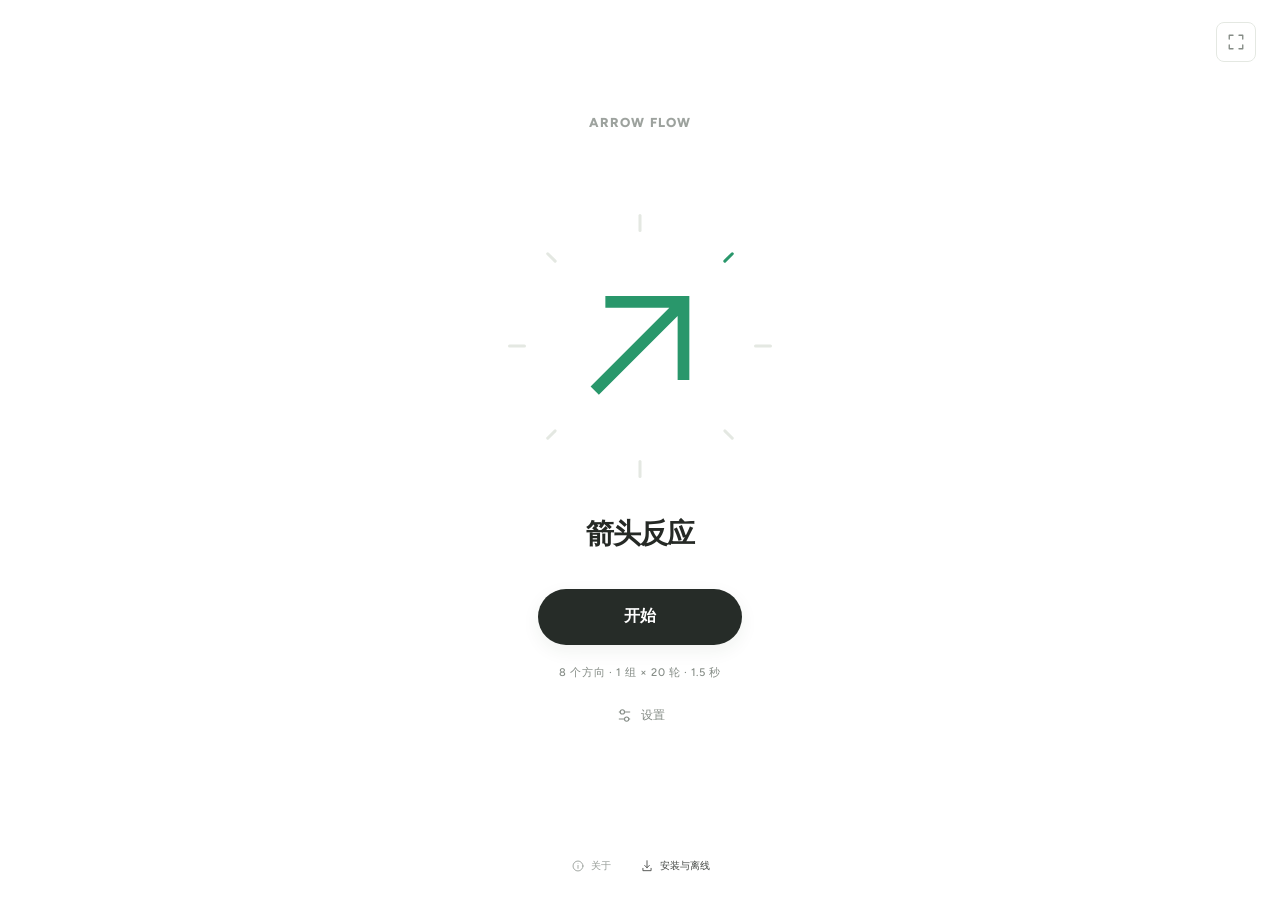
==== index.html @ a3c5fdfd "Illustrate Safari installation steps with vector icons" ====
<!doctype html>
<html lang="zh-CN">
<head>
<meta charset="utf-8">
<meta name="viewport" content="width=device-width,initial-scale=1,viewport-fit=cover">
<meta name="apple-mobile-web-app-capable" content="yes">
<meta name="theme-color" content="#ffffff">
<link rel="icon" type="image/svg+xml" href="./favicon.svg">
<link rel="apple-touch-icon" href="./apple-touch-icon.png">
<title>箭头反应 · Arrow Flow</title>
<script src="./theme.js?v=7be9e997f7da"></script>
<link rel="stylesheet" href="./styles.css?v=370c67247c06">
<link rel="manifest" href="./manifest.webmanifest">
<meta name="apple-mobile-web-app-title" content="Arrow Flow">
<link rel="stylesheet" href="./pwa.css?v=02516060b215">
</head>
<body>
<main class="home">
  <button id="home-fullscreen" class="icon-btn fullscreen-toggle home-fullscreen" type="button" aria-label="进入全屏" aria-pressed="false"><svg class="expand-icon" viewBox="0 0 24 24" fill="none" stroke="currentColor" stroke-width="1.8" stroke-linecap="round" stroke-linejoin="round" aria-hidden="true"><path d="M8 3H3v5M16 3h5v5M21 16v5h-5M8 21H3v-5"/></svg><svg class="collapse-icon hidden" viewBox="0 0 24 24" fill="none" stroke="currentColor" stroke-width="1.8" stroke-linecap="round" stroke-linejoin="round" aria-hidden="true"><path d="M3 8h5V3M16 3v5h5M21 16h-5v5M8 21v-5H3"/></svg></button>
  <div class="home-mark">ARROW FLOW</div>
  <div class="dial" aria-hidden="true">
    <svg class="dial-ticks" viewBox="0 0 180 180"><line class="tick-mark" data-deg="0" x1="90" y1="3" x2="90" y2="13" transform="rotate(0 90 90)"/><line class="tick-mark on" data-deg="45" x1="90" y1="3" x2="90" y2="10" transform="rotate(45 90 90)"/><line class="tick-mark" data-deg="90" x1="90" y1="3" x2="90" y2="13" transform="rotate(90 90 90)"/><line class="tick-mark" data-deg="135" x1="90" y1="3" x2="90" y2="10" transform="rotate(135 90 90)"/><line class="tick-mark" data-deg="180" x1="90" y1="3" x2="90" y2="13" transform="rotate(180 90 90)"/><line class="tick-mark" data-deg="225" x1="90" y1="3" x2="90" y2="10" transform="rotate(225 90 90)"/><line class="tick-mark" data-deg="270" x1="90" y1="3" x2="90" y2="13" transform="rotate(270 90 90)"/><line class="tick-mark" data-deg="315" x1="90" y1="3" x2="90" y2="10" transform="rotate(315 90 90)"/></svg>
    <svg class="home-arrow" id="home-arrow" viewBox="0 0 100 100"><path d="M50 88V13M17 46L50 13L83 46" fill="none" stroke="currentColor" stroke-width="7"/></svg>
    <span id="home-number" class="home-number hidden">3</span>
  </div>
  <h1 id="home-title">箭头反应</h1>
  <button id="start" class="start">开始</button>

  <p id="session-info" class="session-info"></p>
  <button id="open-settings" class="settings-trigger" type="button" aria-haspopup="dialog"><svg viewBox="0 0 24 24" fill="none" stroke="currentColor" stroke-width="1.5" aria-hidden="true"><path d="M4 7h16M4 17h16"/><circle cx="9" cy="7" r="3" fill="var(--bg)"/><circle cx="15" cy="17" r="3" fill="var(--bg)"/></svg>设置</button>
  <nav class="home-links" aria-label="了解与帮助"><a href="#about"><svg viewBox="0 0 24 24" fill="none" stroke="currentColor" stroke-width="1.5" stroke-linecap="round" stroke-linejoin="round" aria-hidden="true"><circle cx="12" cy="12" r="8.5"/><path d="M12 11v5"/><circle cx="12" cy="7.5" r=".7" fill="currentColor" stroke="none"/></svg><span>关于</span></a></nav>
</main>
<dialog id="settings-dialog" aria-labelledby="settings-title" class="settings-dialog"><div class="sheet-header"><div><span class="sheet-eyebrow">MAKE IT YOURS</span><h2 id="settings-title">训练设置</h2></div><button id="close-settings" class="close-settings" aria-label="关闭设置" type="button"><svg viewBox="0 0 24 24" fill="none" stroke="currentColor" stroke-width="1.6" aria-hidden="true"><path d="m6 6 12 12M18 6 6 18"/></svg></button></div><div class="sheet-scroll settings-body"><section class="setting-group"><h3><span>01</span>训练</h3><div class="setting-card"><label id="mode-label">练习模式</label><input id="training-mode" type="hidden" value="arrows"><div class="presets mode-options" role="group" aria-labelledby="mode-label"><button type="button" data-mode="arrows" aria-label="箭头模式" aria-pressed="true"><span class="mode-icon"><svg viewBox="0 0 24 24" fill="none" stroke="currentColor" stroke-width="2" stroke-linecap="round" stroke-linejoin="round" aria-hidden="true"><path d="M5 19 19 5M5 5h14v14"/></svg></span><span class="mode-title">箭头模式</span><span class="mode-description">方向与颜色</span><svg class="mode-check" viewBox="0 0 16 16" fill="none" stroke="currentColor" stroke-width="2" aria-hidden="true"><path d="m3 8 3 3 7-7"/></svg></button><button type="button" data-mode="numbers" aria-label="数字模式" aria-pressed="false"><span class="mode-icon"><svg viewBox="0 0 24 24" fill="none" stroke="currentColor" stroke-width="2" stroke-linecap="round" aria-hidden="true"><path d="M10 3 7 21M18 3l-3 18M4 9h17M3 15h17"/></svg></span><span class="mode-title">数字模式</span><span class="mode-description">数字与背景颜色</span><svg class="mode-check" viewBox="0 0 16 16" fill="none" stroke="currentColor" stroke-width="2" aria-hidden="true"><path d="m3 8 3 3 7-7"/></svg></button></div><div class="settings-block"><div class="block-heading">练习内容</div><div id="number-range" hidden><div class="two"><div><label for="number-min">最小数字</label><input id="number-min" type="number" min="0" max="999" step="1" value="1" required inputmode="numeric"></div><div><label for="number-max">最大数字</label><input id="number-max" type="number" min="0" max="999" step="1" value="5" required inputmode="numeric"></div></div><p id="number-help" class="field-help">范围内的整数随机出现，背景颜色独立随机。</p></div><div class="two"><div id="dirs-field">      <label for="dirs">箭头方向</label>
      <select id="dirs">
        <option value="8">八方向（含斜向）</option>
        <option value="4">四方向（上下左右）</option>
        <option value="2">两方向（左右）</option>
      </select></div>

        <div><label for="rounds-choice">每组轮数</label>
          <input id="rounds" type="hidden" value="20"><select id="rounds-choice" aria-controls="custom-rounds"><option value="10">10 轮</option><option value="20" selected>20 轮</option><option value="30">30 轮</option><option value="50">50 轮</option><option value="100">100 轮</option><option value="0">无限循环</option><option value="custom">自定义…</option></select><div id="custom-rounds" hidden style="margin-top:12px"><label for="rounds-custom" style="margin-top:0">自定义轮数</label><input id="rounds-custom" type="number" min="1" step="1" value="20" inputmode="numeric"></div>
        </div>
</div><div class="two"><div><label for="sets-choice">组数</label><input id="sets" type="hidden" value="1"><select id="sets-choice" aria-controls="sets-custom-wrap"><option value="1" selected>1 组</option><option value="2">2 组</option><option value="3">3 组</option><option value="4">4 组</option><option value="5">5 组</option><option value="6">6 组</option><option value="8">8 组</option><option value="10">10 组</option><option value="custom">自定义…</option></select><div id="sets-custom-wrap" hidden style="margin-top:12px"><label for="sets-custom" style="margin-top:0">自定义组数</label><input id="sets-custom" type="number" min="1" max="99" step="1" value="1" inputmode="numeric"></div></div><div><label for="set-rest-choice">组间休息 / 秒</label><input id="set-rest" type="hidden" value="30"><select id="set-rest-choice" aria-controls="set-rest-custom-wrap"><option value="0">不休息</option><option value="10">10 秒</option><option value="15">15 秒</option><option value="20">20 秒</option><option value="30" selected>30 秒</option><option value="45">45 秒</option><option value="60">60 秒</option><option value="90">90 秒</option><option value="120">120 秒</option><option value="180">180 秒</option><option value="custom">自定义…</option></select><div id="set-rest-custom-wrap" hidden style="margin-top:12px"><label for="set-rest-custom" style="margin-top:0">自定义休息 / 秒</label><input id="set-rest-custom" type="number" min="0" max="600" step="1" value="30" inputmode="numeric"></div></div></div><p id="sets-help" class="field-help">每组完成后休息，倒计时结束自动继续。</p>      </div><div class="settings-block"><div class="block-heading">节奏与间隔</div><label id="interval-label">间隔模式</label><input id="interval-mode" type="hidden" value="fixed"><div class="presets interval-toggle" role="group" aria-labelledby="interval-label" aria-describedby="interval-help"><button type="button" data-interval="fixed" aria-pressed="true">固定间隔</button><button type="button" data-interval="random" aria-pressed="false">随机间隔</button></div><label id="presets-label">节奏预设</label>
      <div class="presets" role="group" aria-labelledby="presets-label">
        <button type="button" data-speed="2.5,1" data-random-speed="2.5,1,3" aria-pressed="false">舒缓</button>
        <button type="button" data-speed="1.5,0.5" data-random-speed="1.5,0.5,1.5" aria-pressed="false">标准</button>
        <button type="button" data-speed="0.7,0.3" data-random-speed="0.7,0.2,0.6" aria-pressed="false">快速</button>
      </div>

      <label for="duration" id="duration-label">显示 / 秒</label><input id="duration" type="number" min="0.3" max="10" step="0.1" value="1.5">
      <div class="interval-settings"><p id="interval-help" class="field-help">当前提示消失后，到下一个提示出现前的等待时间。</p><div id="fixed-interval"><label for="gap">等待时间 / 秒</label><input id="gap" type="number" min="0" max="10" step="0.1" value="0.5"></div><div id="random-interval" hidden><div class="two"><div><label for="gap-min">最短等待 / 秒</label><input id="gap-min" type="number" min="0" max="10" step="0.1" value="0.5"></div><div><label for="gap-max">最长等待 / 秒</label><input id="gap-max" type="number" min="0" max="10" step="0.1" value="1.5"></div></div><p class="field-help">每次在范围内重新随机，不按固定节奏出现。</p></div></div>

</div></div></section><section class="setting-group"><h3><span>02</span>外观</h3><div class="setting-card">      <label for="language">语言 / Language</label><select id="language"><option value="zh">简体中文</option><option value="en">English</option></select><label for="theme">外观</label>
      <select id="theme">
        <option value="system">跟随系统</option>
        <option value="light">浅色</option>
        <option value="dark">深色</option>
      </select>
        <div id="color-field"><label for="color">箭头颜色</label>
          <select id="color"><option value="random">随机彩色</option><option value="green">固定绿色</option><option value="black">固定黑色</option><option value="custom">自定义单色</option></select><div id="custom-arrow-color" hidden><label for="arrow-color">自定义箭头颜色</label><input id="arrow-color" type="color" value="#20ac78" aria-label="自定义箭头颜色"></div>
        </div>
<div id="number-color-settings" hidden><label id="palette-label">数字背景颜色</label><input id="arrow-colors" type="hidden" value='["#20ac78","#823ac7","#257bdd","#e2812b","#dc4168"]'><input id="number-colors" type="hidden" value='["#d83842","#16816b","#f3cf46","#245fbd"]'><div id="number-palette" class="number-palette" role="group" aria-labelledby="palette-label"></div><div class="palette-actions"><button id="add-number-color" type="button">添加颜色</button><button id="reset-number-colors" type="button">恢复默认</button></div><p id="palette-help" class="field-help">点色块更换颜色，背景与数字独立随机。</p></div></div></section><section class="setting-group"><h3><span>03</span>声音</h3><div class="setting-card">      <section id="sound-settings" class="sound" aria-label="声音设置">
        <div class="sound-head">
          <span class="sound-title">提示音</span>
          <button id="sound" class="switch" type="button" role="switch" aria-label="提示音" aria-checked="false" value="off"><span></span></button>
        </div>
        <div id="sound-panel" hidden>
          <label for="sound-type" style="margin-top:0">声音类型</label>
          <select id="sound-type">
            <option value="beep">标准短音</option>
            <option value="timer">计时器哔声</option>
            <option value="go">起跑高音</option>
            <option value="bell">拳击铃</option>
            <option value="bell2">拳击铃 · 双响</option>
            <option value="buzzer">篮球蜂鸣</option>
          </select>
          <div class="volume-head"><label for="volume">提示音量</label><output id="volume-value" for="volume">40%</output></div>
          <input id="volume" type="range" min="0" max="100" value="40" aria-describedby="volume-help">
          <div class="sound-foot"><span id="volume-help">同时受设备音量控制</span><button type="button" id="preview">试听</button></div>
        </div>
      </section></div></section></div><div class="sheet-footer"><span>按你的节奏来。</span><button id="done-settings" class="start" type="button">完成</button></div></dialog>


<section id="stage" class="stage" aria-label="反应练习">
  <button id="stage-fullscreen" class="icon-btn fullscreen-toggle stage-fullscreen" type="button" aria-label="进入全屏" aria-pressed="false"><svg class="expand-icon" viewBox="0 0 24 24" fill="none" stroke="currentColor" stroke-width="1.8" stroke-linecap="round" stroke-linejoin="round" aria-hidden="true"><path d="M8 3H3v5M16 3h5v5M21 16v5h-5M8 21H3v-5"/></svg><svg class="collapse-icon hidden" viewBox="0 0 24 24" fill="none" stroke="currentColor" stroke-width="1.8" stroke-linecap="round" stroke-linejoin="round" aria-hidden="true"><path d="M3 8h5V3M16 3v5h5M21 16h-5v5M8 21v-5H3"/></svg></button>
  <div class="top">
    <span class="phase" id="phase">准备开始</span>
    <span class="counter" id="counter" aria-live="off">0 / 20</span>
    <div class="top-right">
      <button id="mute" class="icon-btn" type="button" aria-label="开启声音">
        <svg id="icon-on" viewBox="0 0 24 24" fill="none" stroke="currentColor" stroke-width="2" stroke-linejoin="round" stroke-linecap="round"><path d="M4 9h4l5-4v14l-5-4H4z"/><path d="M16.5 8.5a5 5 0 0 1 0 7M19 6a8.5 8.5 0 0 1 0 12"/></svg>
        <svg id="icon-off" class="hidden" viewBox="0 0 24 24" fill="none" stroke="currentColor" stroke-width="2" stroke-linejoin="round" stroke-linecap="round"><path d="M4 9h4l5-4v14l-5-4H4z"/><path d="M17 9.5l5 5M22 9.5l-5 5"/></svg>
      </button>
    </div>
  </div>

  <div id="number-cue" class="number-cue-text hidden" role="img" aria-label="数字"></div>
  <svg id="arrow" class="hidden" viewBox="0 0 100 100" role="img" aria-label="方向箭头"><path d="M50 88V13M17 46L50 13L83 46" fill="none" stroke="currentColor" stroke-width="10"/></svg>
  <div id="countdown" class="countdown"><span id="count-num">3</span></div>

  <div id="rest" class="rest hidden" role="timer" aria-label="组间休息倒计时" aria-live="off"><div class="rest-dial"><svg class="rest-ring" viewBox="0 0 200 200" aria-hidden="true"><circle class="rest-track" cx="100" cy="100" r="96"/><circle id="rest-ring-fill" class="rest-fill" cx="100" cy="100" r="96" pathLength="1"/></svg><div class="rest-inner"><span class="rest-label">组间休息</span><span id="rest-time" class="rest-time">0:30</span></div></div><span id="rest-next" class="rest-next"></span></div>
  <div id="result" class="result hidden" role="status" aria-live="polite">
    <svg class="done-mark" viewBox="0 0 64 64" aria-hidden="true"><circle cx="32" cy="32" r="29"/><path d="M20 33l8 8 16-17"/></svg>
    <h2>Complete</h2>
    <button id="again" class="start">再练一次</button>
    <button id="back" class="ghost">调整设置</button>
  </div>

  <div class="controls" id="controls">
    <button id="pause" class="round-btn" aria-label="暂停">
      <svg id="icon-pause" viewBox="0 0 24 24" fill="currentColor"><rect x="6" y="5" width="4" height="14" rx="1"/><rect x="14" y="5" width="4" height="14" rx="1"/></svg>
      <svg id="icon-play" class="hidden" viewBox="0 0 24 24" fill="currentColor"><path d="M8 5.5v13a1 1 0 0 0 1.5.86l10.5-6.5a1 1 0 0 0 0-1.72L9.5 4.64A1 1 0 0 0 8 5.5z"/></svg>
    </button>
    <button id="exit" class="round-btn" aria-label="结束练习">
      <svg viewBox="0 0 24 24" fill="currentColor"><rect x="6" y="6" width="12" height="12" rx="1.5"/></svg>
    </button>
  </div>
  <div class="progress" id="progress"></div>
</section>

<dialog id="info-dialog" class="info-dialog" aria-labelledby="info-title"><header class="info-header"><div><span class="sheet-eyebrow">ARROW FLOW / FIELD NOTES</span><h2 id="info-title">玩法说明</h2></div><button id="close-info" class="close-settings" type="button" aria-label="返回训练"><svg viewBox="0 0 24 24" fill="none" stroke="currentColor" stroke-width="1.6" aria-hidden="true"><path d="m6 6 12 12M18 6 6 18"/></svg></button></header><div class="info-toolbar"><div class="info-tabs" role="tablist" aria-label="了解与帮助"><button id="tab-guide" type="button" role="tab" data-info-page="guide" aria-controls="info-body" aria-selected="true">玩法说明</button><button id="tab-about" type="button" role="tab" data-info-page="about" aria-controls="info-body" aria-selected="false" tabindex="-1">关于与研究</button></div><label class="visually-hidden" for="info-language">语言 / Language</label><select id="info-language"><option value="zh">中文</option><option value="en">English</option></select></div><div id="info-body" class="info-body" role="tabpanel" aria-labelledby="tab-guide" tabindex="0"></div><footer class="info-footer"><button id="info-back" type="button" class="start">返回训练</button></footer></dialog>
<div id="fullscreen-notice" class="fullscreen-notice" role="status" hidden></div>
<script src="./i18n.js?v=364ea12c7475"></script>
<script src="./app.js?v=69d6b9cb17af"></script>
<script src="./info.js?v=76d75372aa2f"></script>
<script src="./pwa.js?v=82c3d225eff5" defer></script>
</body>
</html>
---- styles.css ----
/* Embedded Figtree font license
Copyright 2022 The Figtree Project Authors (https://github.com/erikdkennedy/figtree)

This Font Software is licensed under the SIL Open Font License, Version 1.1.
This license is copied below, and is also available with a FAQ at:
http://scripts.sil.org/OFL


-----------------------------------------------------------
SIL OPEN FONT LICENSE Version 1.1 - 26 February 2007
-----------------------------------------------------------

PREAMBLE
The goals of the Open Font License (OFL) are to stimulate worldwide
development of collaborative font projects, to support the font creation
efforts of academic and linguistic communities, and to provide a free and
open framework in which fonts may be shared and improved in partnership
with others.

The OFL allows the licensed fonts to be used, studied, modified and
redistributed freely as long as they are not sold by themselves. The
fonts, including any derivative works, can be bundled, embedded, 
redistributed and/or sold with any software provided that any reserved
names are not used by derivative works. The fonts and derivatives,
however, cannot be released under any other type of license. The
requirement for fonts to remain under this license does not apply
to any document created using the fonts or their derivatives.

DEFINITIONS
"Font Software" refers to the set of files released by the Copyright
Holder(s) under this license and clearly marked as such. This may
include source files, build scripts and documentation.

"Reserved Font Name" refers to any names specified as such after the
copyright statement(s).

"Original Version" refers to the collection of Font Software components as
distributed by the Copyright Holder(s).

"Modified Version" refers to any derivative made by adding to, deleting,
or substituting -- in part or in whole -- any of the components of the
Original Version, by changing formats or by porting the Font Software to a
new environment.

"Author" refers to any designer, engineer, programmer, technical
writer or other person who contributed to the Font Software.

PERMISSION & CONDITIONS
Permission is hereby granted, free of charge, to any person obtaining
a copy of the Font Software, to use, study, copy, merge, embed, modify,
redistribute, and sell modified and unmodified copies of the Font
Software, subject to the following conditions:

1) Neither the Font Software nor any of its individual components,
in Original or Modified Versions, may be sold by itself.

2) Original or Modified Versions of the Font Software may be bundled,
redistributed and/or sold with any software, provided that each copy
contains the above copyright notice and this license. These can be
included either as stand-alone text files, human-readable headers or
in the appropriate machine-readable metadata fields within text or
binary files as long as those fields can be easily viewed by the user.

3) No Modified Version of the Font Software may use the Reserved Font
Name(s) unless explicit written permission is granted by the corresponding
Copyright Holder. This restriction only applies to the primary font name as
presented to the users.

4) The name(s) of the Copyright Holder(s) or the Author(s) of the Font
Software shall not be used to promote, endorse or advertise any
Modified Version, except to acknowledge the contribution(s) of the
Copyright Holder(s) and the Author(s) or with their explicit written
permission.

5) The Font Software, modified or unmodified, in part or in whole,
must be distributed entirely under this license, and must not be
distributed under any other license. The requirement for fonts to
remain under this license does not apply to any document created
using the Font Software.

TERMINATION
This license becomes null and void if any of the above conditions are
not met.

DISCLAIMER
THE FONT SOFTWARE IS PROVIDED "AS IS", WITHOUT WARRANTY OF ANY KIND,
EXPRESS OR IMPLIED, INCLUDING BUT NOT LIMITED TO ANY WARRANTIES OF
MERCHANTABILITY, FITNESS FOR A PARTICULAR PURPOSE AND NONINFRINGEMENT
OF COPYRIGHT, PATENT, TRADEMARK, OR OTHER RIGHT. IN NO EVENT SHALL THE
COPYRIGHT HOLDER BE LIABLE FOR ANY CLAIM, DAMAGES OR OTHER LIABILITY,
INCLUDING ANY GENERAL, SPECIAL, INDIRECT, INCIDENTAL, OR CONSEQUENTIAL
DAMAGES, WHETHER IN AN ACTION OF CONTRACT, TORT OR OTHERWISE, ARISING
FROM, OUT OF THE USE OR INABILITY TO USE THE FONT SOFTWARE OR FROM
OTHER DEALINGS IN THE FONT SOFTWARE.

*/
@font-face{font-family:Figtree;font-style:normal;font-weight:300 900;font-display:swap;src:url([data-uri]) format("woff2")}
:root{
  color-scheme:light;
  --rest-bg:#000;--bg:#fff;--text:#252925;--muted:#858c86;--line:#e4e8e2;--soft:#edf0eb;
  --field:#fff;--accent:#29976b;--btn:#262c28;--btn-hover:#424b44;--btn-text:#fff;
  --switch-off:#dfe4df;--countdown:#245b42;--progress:#dceade;--focus:#66a686;
  --font-ui:Figtree,-apple-system,BlinkMacSystemFont,"Segoe UI","PingFang SC","Microsoft YaHei",sans-serif;--num:Figtree,-apple-system,BlinkMacSystemFont,"Segoe UI",sans-serif;
  --snap:cubic-bezier(.34,1.56,.64,1);--out:cubic-bezier(.22,1,.36,1);
}
@media (prefers-color-scheme:dark){
  :root:not([data-theme="light"]){
    color-scheme:dark;
    --rest-bg:#000;--bg:#141815;--text:#e3e8e4;--muted:#8c958e;--line:#2e3530;--soft:#222824;
    --field:#1a1f1b;--accent:#3fb683;--btn:#e3e8e4;--btn-hover:#c7cec9;--btn-text:#141815;
    --switch-off:#3a423c;--countdown:#6fcf9f;--progress:#2c4a3a;--focus:#4fae82;
  }
}
:root[data-theme="dark"]{
  color-scheme:dark;
  --rest-bg:#000;--bg:#141815;--text:#e3e8e4;--muted:#8c958e;--line:#2e3530;--soft:#222824;
  --field:#1a1f1b;--accent:#3fb683;--btn:#e3e8e4;--btn-hover:#c7cec9;--btn-text:#141815;
  --switch-off:#3a423c;--countdown:#6fcf9f;--progress:#2c4a3a;--focus:#4fae82;
}
*{box-sizing:border-box}
html,body{touch-action:manipulation;-webkit-text-size-adjust:100%;margin:0;background:var(--bg);color:var(--text);font-family:var(--font-ui);-webkit-font-smoothing:antialiased}
button,select,input{font:inherit;color:inherit}
button{cursor:pointer;touch-action:manipulation}
:focus-visible{outline:2px solid var(--focus);outline-offset:3px}
svg{display:block}
.hidden{display:none!important}

/* Home */
.home{min-height:100svh;max-width:420px;margin:auto;padding:60px 28px 40px;display:flex;flex-direction:column;align-items:center}
.home-mark{font-size:10px;letter-spacing:.22em;color:var(--muted)}
.dial{position:relative;width:180px;height:180px;margin:clamp(52px,13vh,130px) 0 30px}
.dial-ticks{position:absolute;inset:0;width:100%;height:100%}
.tick-mark{stroke:var(--line);stroke-width:3;stroke-linecap:round;transition:stroke .3s}
.tick-mark.on{stroke:var(--accent)}.home.number-home .tick-mark.on{stroke:var(--line)}
.home-arrow{position:absolute;left:19%;top:19%;width:62%;height:62%;color:var(--accent);transform:rotate(45deg);transition:transform .6s var(--snap)}
.home h1{font-size:18px;font-weight:400;letter-spacing:.13em;margin:0 0 44px}
.start{min-width:168px;height:50px;border:0;border-radius:25px;padding:0 28px;font-size:15px;letter-spacing:.08em;background:var(--btn);color:var(--btn-text);transition:transform .15s var(--out),background .2s}
.start:hover{background:var(--btn-hover)}
.start:active{transform:scale(.96)}

.home-number{position:absolute;inset:0;display:grid;place-items:center;font-family:var(--num);font-size:clamp(100px,22vmin,160px);line-height:1;color:var(--accent);font-weight:500}.number-cue-text{font-family:var(--num);font-size:clamp(160px,48vmin,600px);font-weight:600;line-height:1;font-variant-numeric:tabular-nums}.stage.number-mode{transition:none}.stage.number-cue{color:#fff;background:var(--number-bg);--text:#fff;--muted:#ffffffd9;--line:#ffffff50;--soft:#ffffff20;--accent:#fff;--bg:transparent}
.stage.number-cue.number-light-bg{color:#252925;--text:#252925;--muted:#252925c9;--line:#25292540;--soft:#25292518;--accent:#252925}.number-palette{display:grid;grid-template-columns:repeat(2,minmax(0,1fr));gap:10px}.palette-item{display:flex;align-items:center;gap:6px;padding:7px;background:var(--field);border-radius:12px}.palette-item input[type=color]{min-width:0;flex:1;width:100%;height:38px;padding:0;border:0;background:transparent;cursor:pointer}.palette-item input[type=color]::-webkit-color-swatch-wrapper{padding:0}.palette-item input[type=color]::-webkit-color-swatch{border:0;border-radius:7px}.palette-item button{border:0;background:transparent;color:var(--muted);font-size:22px;width:27px;height:34px;padding:0}.palette-item button:disabled{opacity:.25;cursor:default}.palette-actions{display:flex;gap:14px;margin-top:14px}.palette-actions button{background:transparent;color:var(--muted);border:0;padding:6px 0;font-size:12px}.palette-actions button:disabled{opacity:.4;cursor:default}
/* Settings */
.settings{width:100%;margin-top:21px}
.settings summary{list-style:none;text-align:center;cursor:pointer;font-size:12px;color:var(--muted);padding:12px;min-height:44px}
.settings summary::-webkit-details-marker{display:none}
.settings summary::after{content:' +';margin-left:4px}
.settings[open] summary::after{content:' −'}
.settings-body{padding:7px 0 20px;border-top:1px solid var(--soft);margin-top:12px}
.settings[open] .settings-body{animation:reveal .4s var(--out)}
@keyframes reveal{from{opacity:0;transform:translateY(-8px)}}
label{display:block;font-size:12px;color:var(--muted);margin:20px 0 9px}
select,input[type=number]{width:100%;height:44px;padding:0 12px;border:1px solid var(--line);border-radius:8px;background-color:var(--field);transition:border-color .2s}
select{appearance:none;-webkit-appearance:none;padding-right:34px;background-image:url("data:image/svg+xml,%3Csvg xmlns='http://www.w3.org/2000/svg' viewBox='0 0 12 8'%3E%3Cpath d='M1 1.5l5 5 5-5' fill='none' stroke='%238a938c' stroke-width='1.6' stroke-linecap='round' stroke-linejoin='round'/%3E%3C/svg%3E");background-repeat:no-repeat;background-position:right 13px center;background-size:11px}
select:hover,input[type=number]:hover{border-color:var(--muted)}
.two{display:grid;grid-template-columns:1fr 1fr;gap:12px}
.presets{display:flex;gap:7px}
.presets button{flex:1;min-height:40px;padding:8px 4px;font-size:12px;border:1px solid var(--line);border-radius:6px;background:transparent;color:var(--muted)}
.presets button:hover{border-color:var(--muted)}
.presets button[aria-pressed="true"]{border-color:var(--accent);color:var(--accent);background:var(--soft)}

/* Sound settings */
.sound{margin-top:24px;padding-top:20px;border-top:1px solid var(--soft)}
.sound-head{display:flex;align-items:center;justify-content:space-between;gap:16px}
.sound-title{font-size:13px}
.switch{flex-shrink:0;width:44px;height:26px;padding:3px;border:0;border-radius:20px;background:var(--switch-off);transition:background .18s}
.switch span{display:block;width:20px;height:20px;border-radius:50%;background:#fff;box-shadow:0 1px 3px #0003;transition:transform .18s}
.switch[aria-checked="true"]{background:var(--accent)}
.switch[aria-checked="true"] span{transform:translateX(18px)}
#sound-panel{margin-top:23px}
#sound-panel[hidden]{display:none}
#sound-type{margin-bottom:22px}
.volume-head{display:flex;justify-content:space-between;align-items:center}
.volume-head label{margin:0}
#volume-value{font-size:12px;color:var(--muted);font-variant-numeric:tabular-nums}
#volume{display:block;width:100%;height:5px;margin:18px 0 20px;border-radius:6px;appearance:none;-webkit-appearance:none;cursor:pointer;touch-action:pan-y}
#volume::-webkit-slider-thumb{appearance:none;-webkit-appearance:none;width:20px;height:20px;border-radius:50%;background:#fff;border:1px solid var(--line);box-shadow:0 1px 4px #0003}
#volume::-moz-range-thumb{width:18px;height:18px;border-radius:50%;background:#fff;border:1px solid var(--line);box-shadow:0 1px 4px #0003}
#preview{min-height:36px;padding:8px 14px;font-size:12px;border:1px solid var(--line);border-radius:6px;background:transparent;color:var(--accent)}
#preview:disabled{color:var(--muted);opacity:.6;cursor:default}
.sound-foot{display:flex;align-items:center;justify-content:space-between;gap:12px;font-size:10px;color:var(--muted)}

/* Stage */
.stage{display:none;position:fixed;inset:0;z-index:10;background:var(--bg);align-items:center;justify-content:center;transition:background-color .45s ease}
.stage.resting{background:var(--rest-bg);color:#fff;--text:#fff;--muted:#ffffffb3;--line:#ffffff29;--soft:#ffffff14;--accent:#fff;--bg:#000}
.stage.active{display:flex;animation:fade .3s var(--out)}
@keyframes fade{from{opacity:0}}
.stage.paused #arrow,.stage.paused #number-cue,.stage.paused .countdown{opacity:.15;transition:opacity .25s}
.stage.paused *{animation-play-state:paused!important}
#arrow{width:clamp(165px,36vmin,480px);height:clamp(165px,36vmin,480px)}
.top{position:absolute;top:max(22px,env(safe-area-inset-top));left:24px;right:24px;display:flex;justify-content:space-between;align-items:center}
.phase{max-width:34%;line-height:1.6;font-size:12px;letter-spacing:.05em;color:var(--muted)}
.top-right{display:flex;gap:8px;align-items:center}
.counter{position:absolute;left:50%;transform:translateX(-50%);font-family:var(--num);font-size:22px;font-weight:500;letter-spacing:.02em;font-variant-numeric:tabular-nums;white-space:nowrap}
.icon-btn{display:grid;place-items:center;width:40px;height:40px;padding:0;border:1px solid var(--line);border-radius:8px;background:transparent;color:var(--muted);transition:transform .15s var(--out),color .2s}
.icon-btn:active,.round-btn:active{transform:scale(.9)}
.icon-btn svg{width:18px;height:18px}
.controls{position:absolute;bottom:max(24px,env(safe-area-inset-bottom));left:0;right:0;display:flex;justify-content:center;gap:20px}
.round-btn{display:grid;place-items:center;width:52px;height:52px;padding:0;border:1px solid var(--line);border-radius:50%;background:var(--bg);color:var(--muted);transition:transform .15s var(--out),color .2s}
.round-btn:hover,.icon-btn:hover{color:var(--text)}
.round-btn svg{width:18px;height:18px}
.rest{display:flex;flex-direction:column;align-items:center;gap:30px;animation:controls-in .35s var(--out)}.rest-dial{position:relative;display:grid;place-items:center;width:clamp(230px,48vmin,340px);aspect-ratio:1}.rest-ring{position:absolute;inset:0;width:100%;height:100%;overflow:visible;transform:rotate(-90deg)}.rest-ring circle{fill:none;stroke-width:5}.rest-track{stroke:var(--line)}.rest-fill{stroke:var(--accent);stroke-linecap:round;stroke-dasharray:1;stroke-dashoffset:0}.rest-inner{display:flex;flex-direction:column;align-items:center;gap:14px}.rest-label{font-size:12px;letter-spacing:.12em;color:var(--muted)}.rest-time{font-family:var(--num);font-size:clamp(62px,13vmin,92px);font-weight:400;line-height:1.05;letter-spacing:-.055em;font-variant-numeric:tabular-nums}.rest-next{font-size:13px;letter-spacing:.06em;color:var(--text)}.stage.paused .rest-fill{stroke:var(--muted)}@media(max-height:500px){.rest{gap:14px}.rest-dial{width:clamp(160px,52vmin,230px)}.rest-time{font-size:54px}.rest-inner{gap:8px}}.countdown{position:relative;display:grid;place-items:center;width:clamp(160px,34vmin,240px);height:clamp(160px,34vmin,240px)}
.countdown svg{position:absolute;inset:0;width:100%;height:100%;transform:rotate(-90deg)}
.ring-track,.ring-fill{fill:none;stroke-width:3}
.ring-track{stroke:var(--soft)}
.ring-fill{stroke:var(--accent);stroke-linecap:round;stroke-dasharray:339.3;stroke-dashoffset:0}
.countdown.tick .ring-fill{animation:drain 1s linear forwards}
@keyframes drain{to{stroke-dashoffset:339.3}}
#count-num{font-family:var(--num);font-size:clamp(72px,16vmin,112px);font-weight:300;line-height:1;color:var(--countdown);font-variant-numeric:tabular-nums}
.countdown.tick #count-num{animation:pop .5s var(--out)}
@keyframes pop{from{opacity:0;transform:scale(1.4)}}
.result{text-align:center;padding:30px}
.done-mark{display:block;width:64px;height:64px;margin:0 auto 6px;color:var(--accent)}
.done-mark circle,.done-mark path{fill:none;stroke:currentColor;stroke-width:3;stroke-linecap:round;stroke-linejoin:round}
.done-mark circle{stroke-dasharray:182.3;animation:draw .7s var(--out) both}
.done-mark path{stroke-dasharray:40;animation:draw .45s var(--out) .45s both}
@keyframes draw{from{stroke-dashoffset:var(--len,182.3)}}
.done-mark path{--len:40}
.result>*{animation:rise .6s var(--out) both}
.result>:nth-child(2){animation-delay:.25s}.result>:nth-child(3){animation-delay:.35s}.result>:nth-child(4){animation-delay:.45s}.result>:nth-child(5){animation-delay:.5s}
@keyframes rise{from{opacity:0;transform:translateY(10px)}}
.result .done-mark{animation:none}
.result h2{font-size:32px;margin:15px 0}
.result p{color:var(--muted);line-height:1.7}
.result .start{width:100%;margin-top:18px}
.result{width:min(340px,100%)}
.result .ghost{width:100%;margin-top:12px;height:46px;border:1px solid var(--line);border-radius:23px;background:transparent;color:var(--muted)}
.progress{position:absolute;bottom:0;left:0;height:4px;border-radius:0 2px 2px 0;background:var(--accent);opacity:.5;transition:width .35s var(--out)}

@media (max-height:600px){.home{padding-top:25px}.dial{width:130px;height:130px;margin:30px 0 20px}.home h1{margin-bottom:24px}}
@media (max-height:500px){#arrow{width:48vmin;height:48vmin}.controls{bottom:12px}.top{top:12px}}
@media (prefers-reduced-motion:reduce){*,*::before,*::after{animation:none!important;transition:none!important}}

/* Larger opening screen; quiet completion view. */
.home{max-width:460px;padding-top:48px}.home-mark{font-size:11px;letter-spacing:.24em}.dial{width:clamp(210px,29vmin,260px);height:clamp(210px,29vmin,260px);margin:clamp(44px,10vh,96px) 0 34px}.home h1{font-size:24px;letter-spacing:.12em;margin-bottom:36px}.home>.start{min-width:200px;height:56px;font-size:16px;border-radius:28px}
.stage.finished .top,.stage.finished .progress{display:none}.result{width:min(360px,100%);padding:32px}.result .done-mark{width:84px;height:84px;margin:0 auto 32px}.done-mark circle{fill:var(--soft);stroke:var(--accent);stroke-width:1.5}.done-mark path{stroke-width:2.8}.result h2{font-size:clamp(36px,7vmin,48px);font-weight:450;letter-spacing:-.045em;line-height:1.15;margin:0 0 44px}.result .start{height:52px;margin:0;border-radius:26px;font-size:14px;letter-spacing:.02em}.result .ghost{border:0;background:transparent;height:44px;margin-top:12px;font-size:13px;letter-spacing:.02em}.result .ghost:hover{color:var(--text)}
@media(max-height:650px){.home{padding-top:28px}.dial{width:190px;height:190px;margin:30px 0 24px}.home h1{font-size:22px;margin-bottom:28px}}@media(max-height:430px){.dial{width:150px;height:150px;margin:12px 0 16px}.home h1{margin-bottom:18px}.result .done-mark{width:60px;height:60px;margin-bottom:18px}.result h2{margin-bottom:26px}}

/* Quiet surfaces, focused settings sheet */
.home{min-height:100svh;max-width:480px;justify-content:center;padding:40px 28px 48px}.home-mark{font-size:10px;letter-spacing:.32em;opacity:.8}.dial{width:clamp(220px,30vmin,280px);height:clamp(220px,30vmin,280px);margin:clamp(44px,9vh,86px) 0 34px}.tick-mark{stroke-width:2}.home h1{font-size:25px;letter-spacing:.1em;margin-bottom:36px}.home>.start{min-width:204px;box-shadow:0 6px 18px #193a2510}.session-info{font-size:11px;color:var(--muted);letter-spacing:.05em;margin:20px 0 14px}.settings-trigger{display:flex;align-items:center;gap:8px;min-height:44px;padding:8px 17px;border:0;border-radius:22px;background:transparent;color:var(--muted);font-size:12px;transition:background .2s,color .2s,transform .2s}.settings-trigger svg{width:17px;height:17px}.settings-trigger:hover{color:var(--text);background:var(--soft)}.settings-trigger:active{transform:scale(.96)}
body:has(.settings-dialog[open]){overflow:hidden}.settings-dialog{--sheet-bg:var(--bg);width:min(480px,calc(100% - 40px));max-height:min(86svh,880px);padding:0;border:1px solid var(--line);border-radius:26px;background:var(--sheet-bg);color:var(--text);box-shadow:0 30px 110px #0002;overflow:hidden;overscroll-behavior:contain}.settings-dialog[open]{display:flex;flex-direction:column;animation:sheet-in .32s var(--out) both}.settings-dialog::backdrop{background:#101a1460;backdrop-filter:blur(7px);animation:backdrop-in .25s both}.settings-dialog.is-closing{animation:sheet-out .18s ease-in both}.settings-dialog.is-closing::backdrop{animation:backdrop-out .18s both}.sheet-header{display:flex;align-items:center;justify-content:space-between;padding:28px 28px 23px;border-bottom:1px solid var(--soft);flex-shrink:0}.sheet-eyebrow{font-size:9px;letter-spacing:.21em;color:var(--muted)}.sheet-header h2{font-size:23px;font-weight:500;letter-spacing:-.03em;margin:8px 0 0}.close-settings{display:grid;place-items:center;width:36px;height:36px;border:0;border-radius:50%;background:var(--soft);color:var(--muted);transition:transform .2s,color .2s}.close-settings:hover{color:var(--text);transform:rotate(90deg)}.close-settings svg{width:17px;height:17px}.sheet-scroll.settings-body{padding:24px;overflow:auto;margin:0;border:0;overscroll-behavior:contain;scrollbar-width:thin;scrollbar-color:var(--line) transparent}.setting-group{margin:0 0 24px}.setting-group:last-child{margin-bottom:0}.setting-group h3{display:flex;align-items:center;gap:9px;font-size:12px;font-weight:500;margin:0 4px 12px}.setting-group h3 span{font-size:10px;color:var(--muted);font-variant-numeric:tabular-nums}.setting-card{background:var(--soft);border:1px solid var(--soft);padding:18px;border-radius:17px}.interval-settings{margin-top:20px;padding-top:2px;border-top:1px solid var(--line)}#random-interval:not([hidden]),#fixed-interval:not([hidden]){animation:controls-in .22s var(--out)}.field-help{display:block;margin-top:7px;font-size:10px;line-height:1.4;color:var(--muted)}.setting-card label{font-size:11px;margin:18px 0 8px}.setting-card>label:first-child{margin-top:0}.setting-card>div>label:first-child{margin-top:18px}.setting-card>.two:first-child>div>label{margin-top:0}.setting-card select,.setting-card input[type=number]{height:46px;border-color:transparent;border-radius:10px;background-color:var(--field);font-size:13px}.setting-card select:focus,.setting-card input:focus{border-color:var(--focus)}.setting-card .presets{padding:4px;background:var(--field);border-radius:11px;gap:3px}.setting-card .presets button{min-height:36px;border:0;border-radius:8px;font-size:12px;transition:background .18s,color .18s,box-shadow .18s}.setting-card .presets button[aria-pressed="true"]{background:var(--soft);color:var(--accent);box-shadow:0 1px 4px #00000008}.setting-card .sound{border:0;margin:0;padding:0}.setting-card .sound-title{font-size:13px}.setting-card #sound-panel{border-top:1px solid var(--line);padding-top:20px;margin-top:18px;animation:controls-in .22s var(--out)}.setting-card #sound-type{margin-bottom:20px}.setting-card .volume-head label{margin:0}.setting-card .sound-foot{font-size:10px}.setting-card #preview{background:var(--field);border:0;border-radius:9px;min-height:40px;padding:8px 18px}.setting-card #volume{height:6px}.sheet-footer{padding:17px 24px 21px;display:flex;align-items:center;justify-content:space-between;gap:20px;border-top:1px solid var(--soft);flex-shrink:0}.sheet-footer>span{font-size:11px;color:var(--muted)}.sheet-footer .start{height:44px;min-width:112px;border-radius:13px;font-size:13px;letter-spacing:.02em}.stage.active{animation:stage-in .25s var(--out)}.result{animation:complete-in .45s var(--out)}
@keyframes sheet-in{from{opacity:0;transform:translateY(24px) scale(.98)}to{opacity:1;transform:none}}@keyframes sheet-out{to{opacity:0;transform:translateY(15px) scale(.98)}}@keyframes backdrop-in{from{opacity:0}to{opacity:1}}@keyframes backdrop-out{to{opacity:0}}@keyframes controls-in{from{opacity:0;transform:translateY(-5px)}to{opacity:1;transform:none}}@keyframes stage-in{from{opacity:0;transform:scale(1.015)}to{opacity:1;transform:none}}@keyframes complete-in{from{opacity:0;transform:translateY(9px)}to{opacity:1;transform:none}}
@media(max-width:600px){.settings-dialog{width:100%;max-width:none;max-height:90svh;margin:auto 0 0;border:0;border-radius:25px 25px 0 0}.sheet-header{padding:24px 24px 20px}.sheet-scroll.settings-body{padding:20px}.sheet-footer{padding-bottom:max(20px,env(safe-area-inset-bottom))}.settings-dialog[open]{animation:mobile-sheet-in .32s var(--out)}.settings-dialog.is-closing{animation:mobile-sheet-out .2s ease-in both}@keyframes mobile-sheet-in{from{transform:translateY(100%)}to{transform:translateY(0)}}@keyframes mobile-sheet-out{to{transform:translateY(100%)}}}
@media(max-height:650px){.home{padding:26px 24px}.dial{width:190px;height:190px;margin:26px 0 22px}.home h1{font-size:22px;margin-bottom:24px}.session-info{margin:16px 0 7px}.settings-dialog{max-height:94svh}}
@media(prefers-reduced-motion:reduce){*,*::before,*::after{animation:none!important;transition:none!important}}
#custom-arrow-color input[type=color]{width:100%;height:48px;border:0;padding:5px;background:var(--field);border-radius:10px;cursor:pointer}
/* Athletic type hierarchy; Chinese uses the system sans serif fallback. */
.home-mark{font-family:var(--font-ui);font-size:13px;font-weight:800;letter-spacing:.09em}.home h1{font-size:28px;font-weight:700;letter-spacing:-.035em}.start{font-weight:700;letter-spacing:.01em}.home-number,.number-cue-text{font-weight:800;letter-spacing:-.045em}.counter{font-weight:700;letter-spacing:-.025em}.rest-time{font-weight:750;letter-spacing:-.06em}#count-num{font-weight:800;letter-spacing:-.04em}.result h2{font-family:var(--font-ui);font-weight:800;letter-spacing:-.055em}.sheet-header h2{font-weight:700;letter-spacing:-.035em}.sheet-eyebrow{font-weight:700;letter-spacing:.12em}.setting-group h3{font-weight:700}.setting-card label{font-size:12px;font-weight:600;letter-spacing:0}.setting-card select,.setting-card input[type=number]{font-weight:500}.setting-card .presets button{font-weight:650}.phase,.rest-label,.rest-next{font-weight:600;letter-spacing:.015em}.session-info,.settings-trigger{font-weight:500}.palette-actions button,.field-help{font-weight:500}
/* Compact settings hierarchy with unboxed section numbers and inline mode icons. */
.setting-group{margin-bottom:30px}.setting-group h3{font-size:16px;font-weight:750;gap:10px;margin:0 2px 14px;letter-spacing:-.02em}.setting-group h3 span{display:inline-block;width:auto;height:auto;border:0;border-radius:0;background:none;font-family:var(--font-ui);font-size:11px;font-weight:700;color:var(--accent)}.setting-card{padding:18px}.setting-card .mode-options{display:grid;grid-template-columns:repeat(2,minmax(0,1fr));padding:0;gap:10px;background:transparent;border-radius:0}.setting-card .mode-options button{position:relative;display:grid;grid-template-columns:24px minmax(0,1fr);grid-template-rows:auto auto;align-content:center;align-items:center;column-gap:10px;row-gap:3px;padding:12px;min-height:76px;border:1px solid var(--line);border-radius:10px;background:var(--field);color:var(--text);text-align:left;box-shadow:none;transition:border-color .2s,background .2s,transform .2s}.setting-card .mode-options button:hover{border-color:var(--accent)}.setting-card .mode-options button[aria-pressed="true"]{border-color:var(--accent);background:color-mix(in srgb,var(--accent) 7%,var(--field));color:var(--text);box-shadow:0 0 0 1px var(--accent)}.mode-icon{display:grid;place-items:center;width:24px;height:24px;grid-row:1 / 3;background:none;border-radius:0;color:var(--muted);margin:0}.mode-icon svg{width:23px;height:23px}.mode-options button[aria-pressed="true"] .mode-icon{background:none;color:var(--accent)}.mode-title{font-size:14px;font-weight:700;letter-spacing:-.015em}.mode-description{grid-column:2;font-size:10px;font-weight:500;color:var(--muted);margin:0;line-height:1.4}.mode-check{display:none}.mode-options button[aria-pressed="true"] .mode-check{opacity:1}.settings-block{margin-top:20px;padding-top:18px;border-top:1px solid var(--line)}.block-heading{font-size:13px;font-weight:750;letter-spacing:-.01em;color:var(--text);margin:0 0 14px}.settings-block>.two:first-of-type>div>label{margin-top:0}#number-range label{margin-top:0}.settings-block>label:first-of-type{margin-top:0}#number-color-settings>label:first-child{color:var(--text);font-size:13px}.sheet-header h2{font-size:25px}.sheet-footer>span{font-size:10px}

/* Manual fullscreen controls remain reachable during training and on completion. */
.home-fullscreen,.stage-fullscreen{position:absolute;top:max(22px,env(safe-area-inset-top));right:max(24px,env(safe-area-inset-right));z-index:2}
.home-fullscreen{position:fixed}.stage .top-right{margin-right:48px}
.fullscreen-toggle:focus-visible{outline:2px solid var(--accent);outline-offset:4px}
.fullscreen-notice{position:fixed;z-index:30;left:50%;bottom:max(28px,env(safe-area-inset-bottom));transform:translateX(-50%);width:max-content;max-width:calc(100% - 40px);padding:14px 18px;border-radius:12px;background:var(--text);color:var(--bg);font-size:13px;line-height:1.6;box-shadow:0 8px 30px #0002;pointer-events:none}
@media(max-height:500px){.stage-fullscreen{top:12px}}

/* Field notes: concise setup, expandable drills, and source-linked research. */
.home{position:relative;padding-bottom:max(88px,calc(env(safe-area-inset-bottom) + 64px))}.home-links{position:absolute;left:0;right:0;bottom:max(16px,env(safe-area-inset-bottom));display:flex;align-items:center;justify-content:center;margin:0;font-size:10px}.home-links a{display:inline-flex;align-items:center;justify-content:center;gap:6px;min-height:36px;padding:10px 12px;border-radius:8px;color:var(--muted);text-decoration:none;font-weight:500;opacity:.85;transition:color .2s,opacity .2s}.home-links svg{width:14px;height:14px;flex-shrink:0}.home-links a:hover{color:var(--text);opacity:1}.home-links a:focus-visible{outline:2px solid var(--accent);outline-offset:3px;opacity:1}
.visually-hidden{position:absolute;width:1px;height:1px;overflow:hidden;clip-path:inset(50%);white-space:nowrap}
body:has(.info-dialog[open]){overflow:hidden}.info-dialog{width:min(780px,calc(100% - 40px));max-height:90svh;padding:0;border:1px solid var(--line);border-radius:24px;background:var(--bg);color:var(--text);box-shadow:0 30px 100px #0003;overflow:hidden}.info-dialog[open]{display:flex;flex-direction:column;animation:sheet-in .25s var(--out)}.info-dialog::backdrop{background:#101a1460;backdrop-filter:blur(7px)}
.info-header{display:flex;justify-content:space-between;align-items:center;padding:26px 30px 20px;gap:18px}.info-header h2{margin:7px 0 0;font-size:26px;letter-spacing:-.035em;font-weight:750}.info-toolbar{display:flex;justify-content:space-between;align-items:center;padding:0 30px 14px;gap:16px;border-bottom:1px solid var(--line)}.info-tabs{display:flex;gap:6px}.info-tabs button{border:0;background:transparent;color:var(--muted);padding:10px 12px;border-radius:8px;font:650 12px var(--font-ui);white-space:nowrap}.info-tabs button[aria-selected=true]{background:var(--soft);color:var(--text)}#info-language{width:auto;min-width:95px;padding:9px 26px 9px 11px;font-size:12px;border:1px solid var(--line);border-radius:8px;background-color:var(--field);color:var(--text)}
.info-body{padding:30px;overflow-y:auto;overscroll-behavior:contain;min-height:0;line-height:1.75}.info-body:focus-visible{outline:2px solid var(--accent);outline-offset:-3px}.info-kicker{font-size:10px;letter-spacing:.12em;font-weight:750;color:var(--accent)}.info-hero h3{font-size:clamp(28px,4vw,40px);line-height:1.2;letter-spacing:-.045em;margin:12px 0 15px;font-weight:800}.info-hero>p,.info-prose{font-size:14px;color:var(--muted);margin:0 0 22px}.info-section-heading{display:flex;align-items:center;gap:12px;margin:32px 0 14px}.info-section-heading>span{font-size:11px;font-weight:750;color:var(--accent)}.info-section-heading h3{font-size:17px;font-weight:750;margin:0;letter-spacing:-.02em}
.quick-steps{display:grid;grid-template-columns:repeat(3,minmax(0,1fr));gap:18px;list-style:none;padding:22px 0;margin:0;border-top:1px solid var(--line);border-bottom:1px solid var(--line);counter-reset:steps}.quick-steps li{counter-increment:steps}.quick-steps b{display:block;font-size:13px;margin-bottom:8px}.quick-steps b::before{content:counter(steps,decimal-leading-zero);display:block;font-size:11px;color:var(--accent);margin-bottom:5px}.quick-steps span{display:block;font-size:12px;color:var(--muted)}.info-note{font-size:11px;line-height:1.7;color:var(--muted);margin:15px 0}
.drill{border-top:1px solid var(--line)}.drill:last-of-type{border-bottom:1px solid var(--line)}.drill summary{display:flex;align-items:center;gap:14px;cursor:pointer;list-style:none;padding:18px 0}.drill summary::-webkit-details-marker{display:none}.drill-index{display:grid;place-items:center;flex:0 0 32px;height:32px;font-size:21px;font-weight:700;color:var(--accent)}.drill summary strong{display:block;font-size:14px;font-weight:750}.drill summary small{display:block;font-size:11px;color:var(--muted);margin-top:2px}.drill-plus{margin-left:auto;font-size:22px;color:var(--muted);transition:transform .2s}.drill[open] .drill-plus{transform:rotate(45deg)}.drill-body{padding:0 0 18px 46px;font-size:13px}.drill-body>p{margin:0 0 12px}.drill-body .info-note{font-size:11px}.drill-example{padding:13px 16px;border-left:2px solid var(--accent);background:var(--soft);border-radius:0 8px 8px 0;color:var(--text)}
.info-definitions{margin:0}.info-definitions>div{display:grid;grid-template-columns:150px 1fr;gap:16px;padding:14px 0;border-bottom:1px solid var(--line)}.info-definitions dt{font-size:12px;font-weight:750}.info-definitions dd{font-size:12px;color:var(--muted);margin:0}.info-callout{background:var(--soft);border-radius:12px;padding:20px;margin:26px 0 20px}.info-callout>b{font-size:14px;font-weight:750}.info-callout p{font-size:12px;line-height:1.8;margin:8px 0 0;color:var(--muted)}
.perception-loop{display:flex;flex-wrap:wrap;justify-content:space-between;gap:8px;padding:16px 0;border-top:1px solid var(--line);border-bottom:1px solid var(--line);font-size:12px;font-weight:700}.perception-loop>[aria-hidden]{color:var(--accent)}.mechanism-grid{display:grid;grid-template-columns:repeat(3,minmax(0,1fr));gap:20px}.mechanism-grid h4{font-size:13px;font-weight:750;margin:0 0 7px}.mechanism-grid p{font-size:12px;color:var(--muted);margin:0}.evidence-list article{padding:22px 0;border-top:1px solid var(--line)}.evidence-type{font-size:10px;font-weight:750;letter-spacing:.06em;color:var(--accent)}.evidence-list h4{font-size:16px;letter-spacing:-.02em;margin:6px 0 10px}.evidence-list p{font-size:13px;color:var(--muted);margin:0 0 10px}.evidence-list a,.further-reading a{color:var(--text);font-size:11px;font-weight:650;text-decoration-color:var(--line);text-underline-offset:4px}.further-reading{display:flex;flex-wrap:wrap;gap:12px 22px}
.info-footer{flex-shrink:0;display:flex;align-items:center;justify-content:flex-end;gap:16px;padding:17px 30px;border-top:1px solid var(--line);background:var(--bg)}.info-footer .start{font-size:12px;height:42px;padding:0 23px;border-radius:22px;margin:0}
@media(max-width:600px){.info-dialog{width:100%;max-width:none;max-height:100svh;height:100svh;margin:0;border:0;border-radius:0}.info-header{padding:22px 20px 17px;padding-top:max(22px,env(safe-area-inset-top))}.info-toolbar{padding:0 20px 12px;gap:8px}.info-tabs button{padding:9px 10px;font-size:11px}#info-language{min-width:85px}.info-body{padding:24px 20px}.quick-steps{grid-template-columns:1fr;gap:14px}.quick-steps li{display:grid;grid-template-columns:100px 1fr;gap:14px}.quick-steps b{margin:0}.quick-steps b::before{display:inline-block;margin:0 7px 0 0}.mechanism-grid{grid-template-columns:1fr;gap:16px}.info-definitions>div{grid-template-columns:100px 1fr;gap:14px}.drill-body{padding-left:0}.info-footer{padding:15px 20px;padding-bottom:max(15px,env(safe-area-inset-bottom))}}

.info-guide-entry{display:inline-flex;align-items:center;gap:8px;margin:0 0 26px;color:var(--accent);font-size:13px;font-weight:700;text-decoration:none;line-height:1.5;padding:7px 0}.info-guide-entry svg{width:18px;height:18px}.info-guide-entry:hover{text-decoration:underline;text-underline-offset:4px}.info-guide-entry:focus-visible{outline:2px solid var(--accent);outline-offset:4px;border-radius:3px}
---- pwa.css ----
.pwa-entry{display:inline-flex;align-items:center;justify-content:center;gap:6px;background:transparent;border:0;color:inherit;font:inherit;cursor:pointer;min-height:36px;padding:10px 12px;opacity:.85;font-size:10px}.pwa-entry svg{height:14px;width:14px;flex-shrink:0}.pwa-entry:hover{opacity:1;color:var(--accent,#23784d)}.home-links{display:flex;align-items:center;justify-content:center;gap:5px;flex-wrap:wrap}.pwa-dialog{--pwa-bg:var(--bg,#f3f4ee);--pwa-ink:var(--text,#17221b);--pwa-muted:var(--muted,#687068);--pwa-line:var(--line,#d9ddd3);--pwa-accent:var(--accent,#23784d);box-sizing:border-box;width:min(450px,calc(100% - 32px));max-height:85svh;padding:0;border:1px solid var(--pwa-line);border-radius:24px;background:var(--pwa-bg);color:var(--pwa-ink);font-family:inherit;box-shadow:0 28px 100px #0002;overflow:auto;overscroll-behavior:contain}.pwa-dialog::backdrop{background:#101a1466;backdrop-filter:blur(6px)}.pwa-dialog *{box-sizing:border-box}.pwa-dialog header{padding:25px 25px 21px;display:flex;align-items:center;justify-content:space-between;gap:18px;border-bottom:1px solid var(--pwa-line)}.pwa-dialog .pwa-kicker{font-size:9px;font-weight:650;letter-spacing:1.7px;color:var(--pwa-muted)}.pwa-dialog h2{font-size:23px;letter-spacing:-.035em;margin:8px 0 0;line-height:1.25;font-weight:700}.pwa-close{display:grid;place-items:center;width:40px;height:40px;border:0;border-radius:50%;background:transparent;color:inherit;cursor:pointer;flex-shrink:0}.pwa-close svg{width:19px;height:19px}.pwa-body{padding:24px 25px}.pwa-status-row{display:flex;gap:12px;align-items:center}.pwa-status-dot{width:8px;height:8px;flex-shrink:0;border-radius:50%;background:var(--pwa-muted)}.pwa-status-dot.ready{background:var(--pwa-accent)}.pwa-status-text{font-size:15px;font-weight:650;line-height:1.5}.pwa-dialog p{font-size:12px;line-height:1.8;margin:12px 0;color:var(--pwa-muted)}.pwa-dialog h3{font-size:15px;font-weight:650;margin:0 0 12px;letter-spacing:-.02em}.pwa-install-block,.pwa-update-block{margin-top:22px;border-top:1px solid var(--pwa-line);padding-top:21px}.pwa-install-steps{padding-left:18px;margin:0 0 15px;font-size:12px;line-height:1.8;color:var(--pwa-muted)}.pwa-install-steps li{padding-left:3px;margin:7px 0}.pwa-action{display:inline-flex;align-items:center;justify-content:center;gap:8px;min-height:42px;border:1px solid var(--pwa-line);padding:10px 17px;border-radius:24px;font:inherit;font-size:12px;font-weight:650;cursor:pointer;color:var(--pwa-ink);background:transparent}.pwa-action.primary{background:var(--pwa-ink);color:var(--pwa-bg);border-color:var(--pwa-ink)}.pwa-action:disabled{opacity:.5;cursor:default}.pwa-actions{display:flex;gap:10px;flex-wrap:wrap}.pwa-dialog .pwa-small{font-size:10px;border-top:1px solid var(--pwa-line);padding-top:16px;margin-top:22px;line-height:1.7}.pwa-entry:focus-visible,.pwa-action:focus-visible,.pwa-close:focus-visible{outline:2px solid var(--pwa-accent,var(--accent,#23784d));outline-offset:3px}.pwa-dialog[open]{animation:pwa-in .2s ease-out}@keyframes pwa-in{from{opacity:0;transform:translateY(9px)}to{opacity:1;transform:translateY(0)}}@media(prefers-reduced-motion:reduce){.pwa-dialog[open]{animation:none}}@media(max-width:600px){.pwa-dialog header{padding:22px}.pwa-body{padding:22px}.pwa-dialog p,.pwa-install-steps{font-size:13px}.pwa-dialog{max-height:88svh}}

.pwa-dialog [hidden]{display:none!important}

.pwa-step-content{display:flex;align-items:flex-start;gap:11px;padding-block:3px}.pwa-step-content>svg{width:22px;height:22px;flex:0 0 22px;color:var(--pwa-ink);margin-top:1px}.pwa-step-content>span{flex:1;min-width:0}.pwa-safari-help{margin:16px 0;border-top:1px solid var(--pwa-line);padding-top:4px}.pwa-safari-help summary{display:flex;align-items:center;justify-content:space-between;gap:12px;min-height:44px;list-style:none;font-size:11px;font-weight:650;cursor:pointer;color:var(--pwa-ink)}.pwa-safari-help summary::-webkit-details-marker{display:none}.pwa-safari-help summary>svg{height:16px;width:16px;flex-shrink:0;transition:transform .2s}.pwa-safari-help[open] summary>svg{transform:rotate(180deg)}.pwa-safari-help summary:focus-visible{outline:2px solid var(--pwa-accent);outline-offset:3px}.pwa-safari-help .pwa-install-steps{margin:8px 0 0}.pwa-safari-help .pwa-install-steps li{margin:10px 0}.pwa-dialog .pwa-install-steps:has(.pwa-step-content){padding-left:19px}
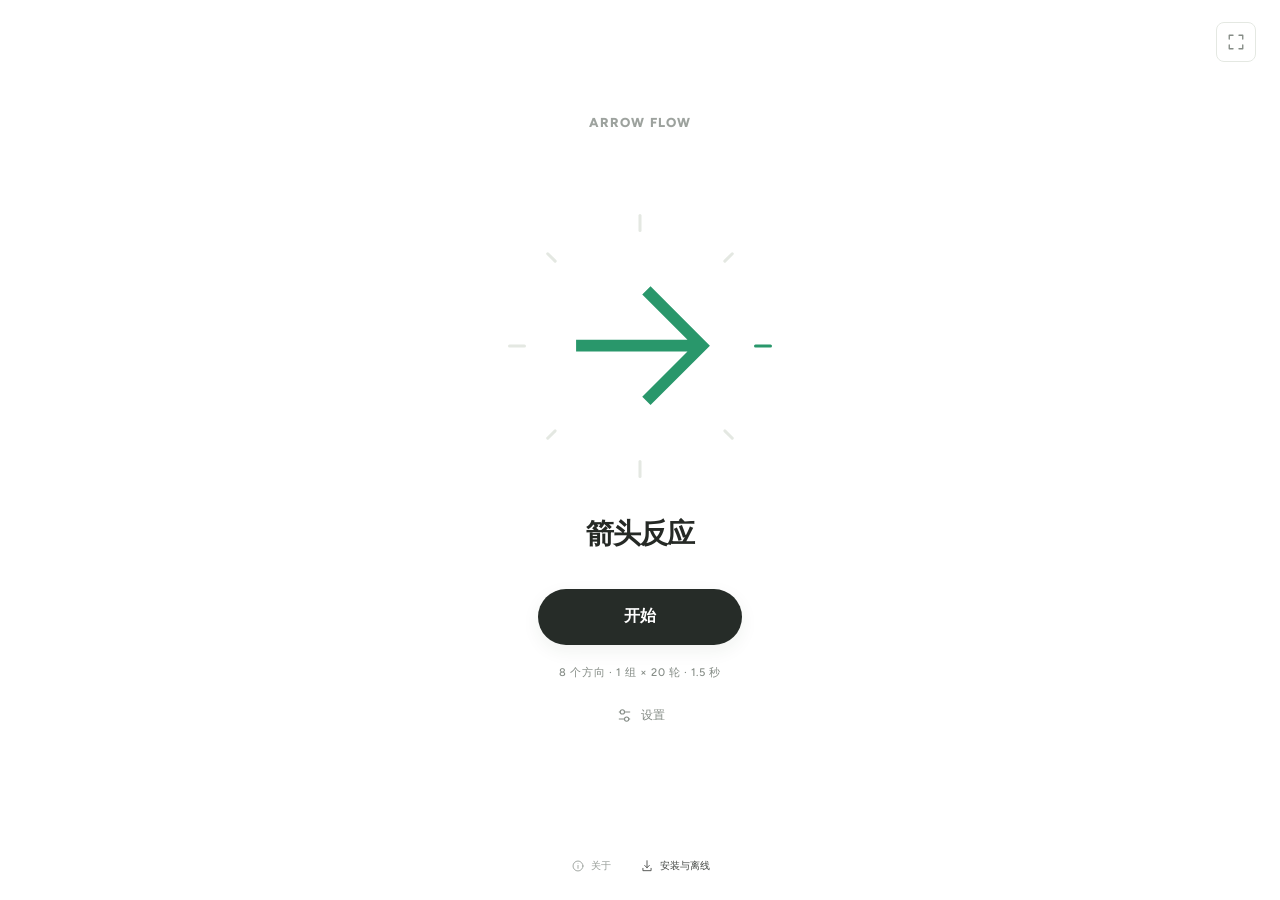
==== commit 0ae9864c: "Hide fullscreen controls in standalone app windows" ====
--- a/index.html
+++ b/index.html
@@ -8,8 +8,8 @@
 <link rel="icon" type="image/svg+xml" href="./favicon.svg">
 <link rel="apple-touch-icon" href="./apple-touch-icon.png">
 <title>箭头反应 · Arrow Flow</title>
-<script src="./theme.js?v=7be9e997f7da"></script>
-<link rel="stylesheet" href="./styles.css?v=370c67247c06">
+<script src="./theme.js?v=f0ca25d67949"></script>
+<link rel="stylesheet" href="./styles.css?v=f0a481523e4e">
 <link rel="manifest" href="./manifest.webmanifest">
 <meta name="apple-mobile-web-app-title" content="Arrow Flow">
 <link rel="stylesheet" href="./pwa.css?v=02516060b215">
@@ -121,7 +121,7 @@
 <dialog id="info-dialog" class="info-dialog" aria-labelledby="info-title"><header class="info-header"><div><span class="sheet-eyebrow">ARROW FLOW / FIELD NOTES</span><h2 id="info-title">玩法说明</h2></div><button id="close-info" class="close-settings" type="button" aria-label="返回训练"><svg viewBox="0 0 24 24" fill="none" stroke="currentColor" stroke-width="1.6" aria-hidden="true"><path d="m6 6 12 12M18 6 6 18"/></svg></button></header><div class="info-toolbar"><div class="info-tabs" role="tablist" aria-label="了解与帮助"><button id="tab-guide" type="button" role="tab" data-info-page="guide" aria-controls="info-body" aria-selected="true">玩法说明</button><button id="tab-about" type="button" role="tab" data-info-page="about" aria-controls="info-body" aria-selected="false" tabindex="-1">关于与研究</button></div><label class="visually-hidden" for="info-language">语言 / Language</label><select id="info-language"><option value="zh">中文</option><option value="en">English</option></select></div><div id="info-body" class="info-body" role="tabpanel" aria-labelledby="tab-guide" tabindex="0"></div><footer class="info-footer"><button id="info-back" type="button" class="start">返回训练</button></footer></dialog>
 <div id="fullscreen-notice" class="fullscreen-notice" role="status" hidden></div>
 <script src="./i18n.js?v=364ea12c7475"></script>
-<script src="./app.js?v=69d6b9cb17af"></script>
+<script src="./app.js?v=032ddb7633d6"></script>
 <script src="./info.js?v=76d75372aa2f"></script>
 <script src="./pwa.js?v=82c3d225eff5" defer></script>
 </body>
--- a/styles.css
+++ b/styles.css
@@ -270,3 +270,7 @@
 @media(max-width:600px){.info-dialog{width:100%;max-width:none;max-height:100svh;height:100svh;margin:0;border:0;border-radius:0}.info-header{padding:22px 20px 17px;padding-top:max(22px,env(safe-area-inset-top))}.info-toolbar{padding:0 20px 12px;gap:8px}.info-tabs button{padding:9px 10px;font-size:11px}#info-language{min-width:85px}.info-body{padding:24px 20px}.quick-steps{grid-template-columns:1fr;gap:14px}.quick-steps li{display:grid;grid-template-columns:100px 1fr;gap:14px}.quick-steps b{margin:0}.quick-steps b::before{display:inline-block;margin:0 7px 0 0}.mechanism-grid{grid-template-columns:1fr;gap:16px}.info-definitions>div{grid-template-columns:100px 1fr;gap:14px}.drill-body{padding-left:0}.info-footer{padding:15px 20px;padding-bottom:max(15px,env(safe-area-inset-bottom))}}
 
 .info-guide-entry{display:inline-flex;align-items:center;gap:8px;margin:0 0 26px;color:var(--accent);font-size:13px;font-weight:700;text-decoration:none;line-height:1.5;padding:7px 0}.info-guide-entry svg{width:18px;height:18px}.info-guide-entry:hover{text-decoration:underline;text-underline-offset:4px}.info-guide-entry:focus-visible{outline:2px solid var(--accent);outline-offset:4px;border-radius:3px}
+
+/* Installed standalone windows already provide the dedicated app surface. */
+.standalone-app .fullscreen-toggle{display:none!important}.standalone-app .stage .top-right{margin-right:0}
+@media(display-mode:standalone){.fullscreen-toggle{display:none!important}.stage .top-right{margin-right:0}}
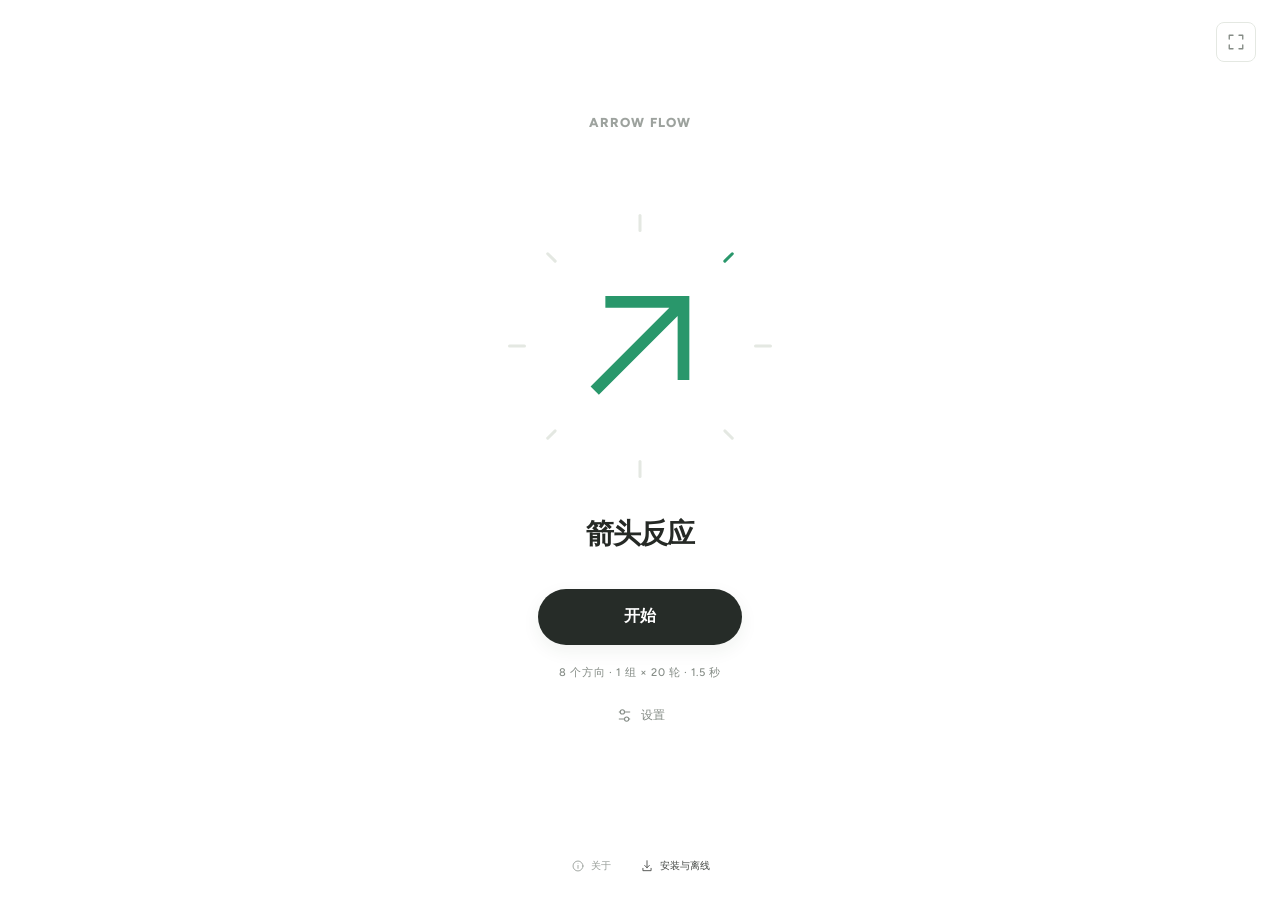
==== commit 17c00479: "Release v1.8.3 Fieldwork and hide internal cache IDs" ====
--- a/index.html
+++ b/index.html
@@ -123,6 +123,6 @@
 <script src="./i18n.js?v=364ea12c7475"></script>
 <script src="./app.js?v=032ddb7633d6"></script>
 <script src="./info.js?v=76d75372aa2f"></script>
-<script src="./pwa.js?v=82c3d225eff5" defer></script>
+<script src="./pwa.js?v=65f124630486" defer></script>
 </body>
 </html>
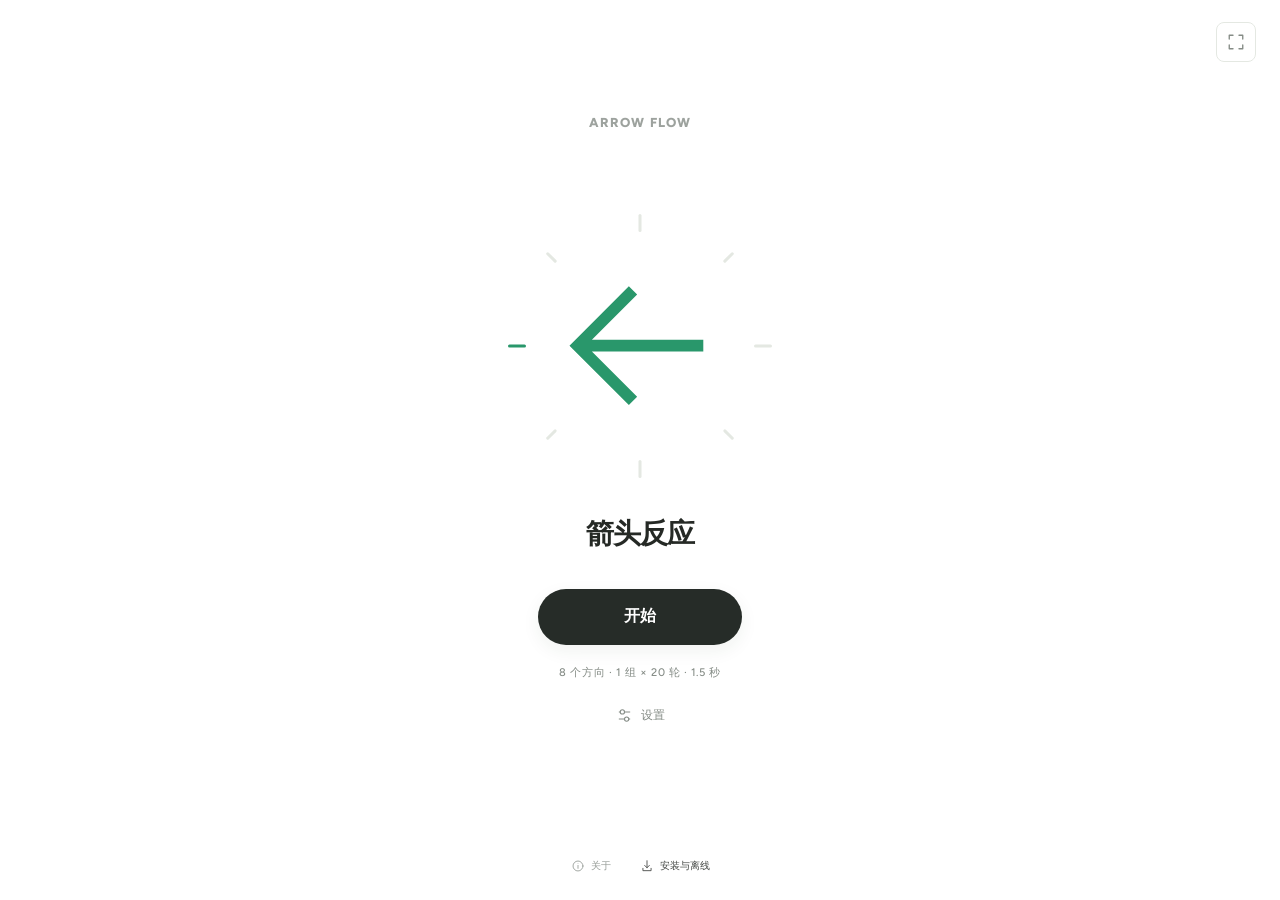
==== commit b10e8df1: "v1.8.4: clearly confirm when the app is up to date" ====
--- a/index.html
+++ b/index.html
@@ -12,7 +12,7 @@
 <link rel="stylesheet" href="./styles.css?v=f0a481523e4e">
 <link rel="manifest" href="./manifest.webmanifest">
 <meta name="apple-mobile-web-app-title" content="Arrow Flow">
-<link rel="stylesheet" href="./pwa.css?v=02516060b215">
+<link rel="stylesheet" href="./pwa.css?v=f7bd621b8e18">
 </head>
 <body>
 <main class="home">
@@ -123,6 +123,6 @@
 <script src="./i18n.js?v=364ea12c7475"></script>
 <script src="./app.js?v=032ddb7633d6"></script>
 <script src="./info.js?v=76d75372aa2f"></script>
-<script src="./pwa.js?v=65f124630486" defer></script>
+<script src="./pwa.js?v=aa56cc2708c7" defer></script>
 </body>
 </html>
--- a/pwa.css
+++ b/pwa.css
@@ -3,3 +3,5 @@
 .pwa-dialog [hidden]{display:none!important}
 
 .pwa-step-content{display:flex;align-items:flex-start;gap:11px;padding-block:3px}.pwa-step-content>svg{width:22px;height:22px;flex:0 0 22px;color:var(--pwa-ink);margin-top:1px}.pwa-step-content>span{flex:1;min-width:0}.pwa-safari-help{margin:16px 0;border-top:1px solid var(--pwa-line);padding-top:4px}.pwa-safari-help summary{display:flex;align-items:center;justify-content:space-between;gap:12px;min-height:44px;list-style:none;font-size:11px;font-weight:650;cursor:pointer;color:var(--pwa-ink)}.pwa-safari-help summary::-webkit-details-marker{display:none}.pwa-safari-help summary>svg{height:16px;width:16px;flex-shrink:0;transition:transform .2s}.pwa-safari-help[open] summary>svg{transform:rotate(180deg)}.pwa-safari-help summary:focus-visible{outline:2px solid var(--pwa-accent);outline-offset:3px}.pwa-safari-help .pwa-install-steps{margin:8px 0 0}.pwa-safari-help .pwa-install-steps li{margin:10px 0}.pwa-dialog .pwa-install-steps:has(.pwa-step-content){padding-left:19px}
+
+.pwa-version-status{margin:18px 0 12px;padding:13px 15px;border:1px solid var(--pwa-line);border-radius:12px;font-size:13px;font-weight:650;line-height:1.5}.pwa-version-status[data-state=latest]{color:var(--pwa-accent);background:color-mix(in srgb,var(--pwa-accent) 7%,transparent);border-color:color-mix(in srgb,var(--pwa-accent) 25%,var(--pwa-line))}
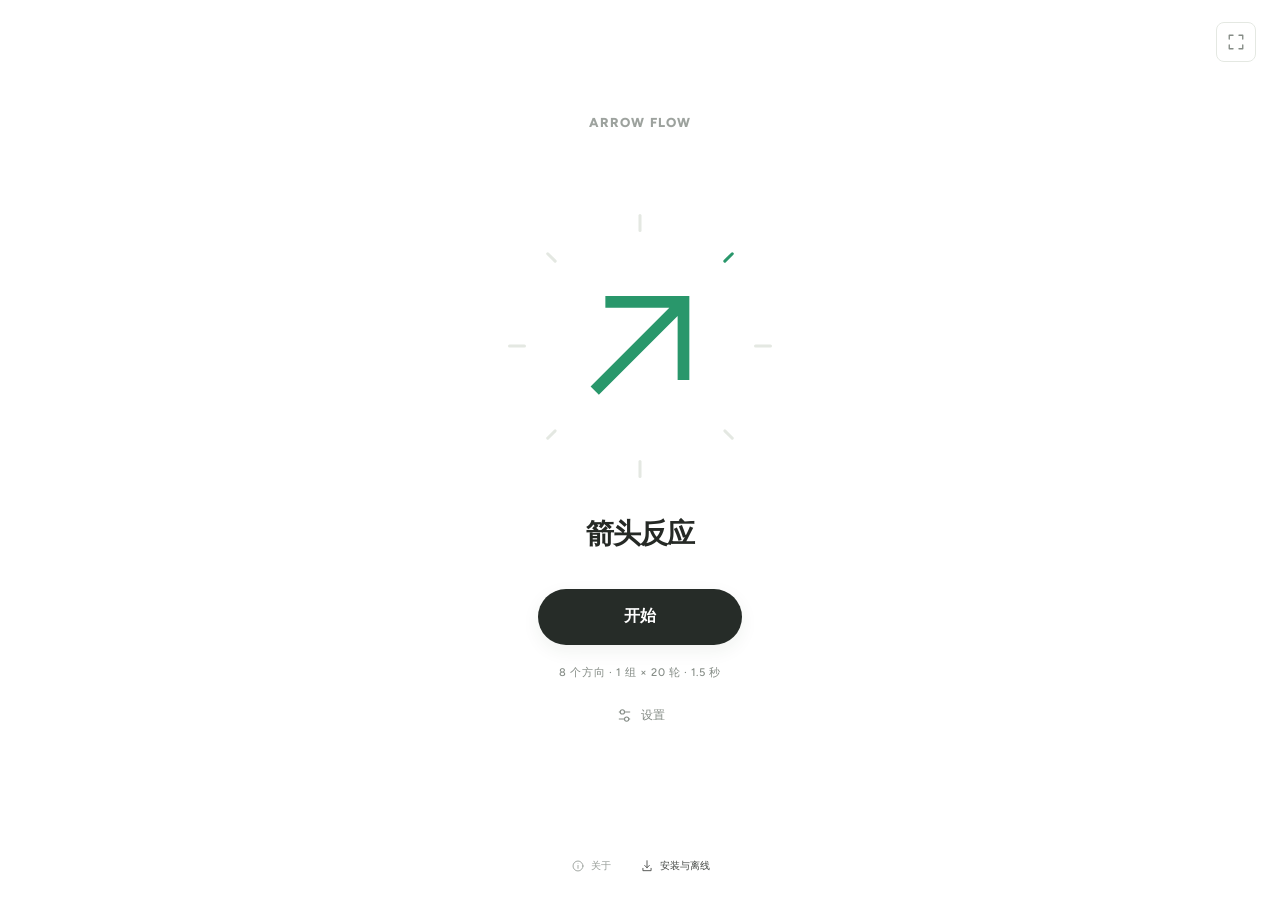
==== commit 1a097e55: "v1.8.6: use regular weight for offline labels" ====
--- a/index.html
+++ b/index.html
@@ -12,7 +12,7 @@
 <link rel="stylesheet" href="./styles.css?v=f0a481523e4e">
 <link rel="manifest" href="./manifest.webmanifest">
 <meta name="apple-mobile-web-app-title" content="Arrow Flow">
-<link rel="stylesheet" href="./pwa.css?v=f7bd621b8e18">
+<link rel="stylesheet" href="./pwa.css?v=1dbcb58ef27d">
 </head>
 <body>
 <main class="home">
--- a/pwa.css
+++ b/pwa.css
@@ -1,4 +1,4 @@
-.pwa-entry{display:inline-flex;align-items:center;justify-content:center;gap:6px;background:transparent;border:0;color:inherit;font:inherit;cursor:pointer;min-height:36px;padding:10px 12px;opacity:.85;font-size:10px}.pwa-entry svg{height:14px;width:14px;flex-shrink:0}.pwa-entry:hover{opacity:1;color:var(--accent,#23784d)}.home-links{display:flex;align-items:center;justify-content:center;gap:5px;flex-wrap:wrap}.pwa-dialog{--pwa-bg:var(--bg,#f3f4ee);--pwa-ink:var(--text,#17221b);--pwa-muted:var(--muted,#687068);--pwa-line:var(--line,#d9ddd3);--pwa-accent:var(--accent,#23784d);box-sizing:border-box;width:min(450px,calc(100% - 32px));max-height:85svh;padding:0;border:1px solid var(--pwa-line);border-radius:24px;background:var(--pwa-bg);color:var(--pwa-ink);font-family:inherit;box-shadow:0 28px 100px #0002;overflow:auto;overscroll-behavior:contain}.pwa-dialog::backdrop{background:#101a1466;backdrop-filter:blur(6px)}.pwa-dialog *{box-sizing:border-box}.pwa-dialog header{padding:25px 25px 21px;display:flex;align-items:center;justify-content:space-between;gap:18px;border-bottom:1px solid var(--pwa-line)}.pwa-dialog .pwa-kicker{font-size:9px;font-weight:650;letter-spacing:1.7px;color:var(--pwa-muted)}.pwa-dialog h2{font-size:23px;letter-spacing:-.035em;margin:8px 0 0;line-height:1.25;font-weight:700}.pwa-close{display:grid;place-items:center;width:40px;height:40px;border:0;border-radius:50%;background:transparent;color:inherit;cursor:pointer;flex-shrink:0}.pwa-close svg{width:19px;height:19px}.pwa-body{padding:24px 25px}.pwa-status-row{display:flex;gap:12px;align-items:center}.pwa-status-dot{width:8px;height:8px;flex-shrink:0;border-radius:50%;background:var(--pwa-muted)}.pwa-status-dot.ready{background:var(--pwa-accent)}.pwa-status-text{font-size:15px;font-weight:650;line-height:1.5}.pwa-dialog p{font-size:12px;line-height:1.8;margin:12px 0;color:var(--pwa-muted)}.pwa-dialog h3{font-size:15px;font-weight:650;margin:0 0 12px;letter-spacing:-.02em}.pwa-install-block,.pwa-update-block{margin-top:22px;border-top:1px solid var(--pwa-line);padding-top:21px}.pwa-install-steps{padding-left:18px;margin:0 0 15px;font-size:12px;line-height:1.8;color:var(--pwa-muted)}.pwa-install-steps li{padding-left:3px;margin:7px 0}.pwa-action{display:inline-flex;align-items:center;justify-content:center;gap:8px;min-height:42px;border:1px solid var(--pwa-line);padding:10px 17px;border-radius:24px;font:inherit;font-size:12px;font-weight:650;cursor:pointer;color:var(--pwa-ink);background:transparent}.pwa-action.primary{background:var(--pwa-ink);color:var(--pwa-bg);border-color:var(--pwa-ink)}.pwa-action:disabled{opacity:.5;cursor:default}.pwa-actions{display:flex;gap:10px;flex-wrap:wrap}.pwa-dialog .pwa-small{font-size:10px;border-top:1px solid var(--pwa-line);padding-top:16px;margin-top:22px;line-height:1.7}.pwa-entry:focus-visible,.pwa-action:focus-visible,.pwa-close:focus-visible{outline:2px solid var(--pwa-accent,var(--accent,#23784d));outline-offset:3px}.pwa-dialog[open]{animation:pwa-in .2s ease-out}@keyframes pwa-in{from{opacity:0;transform:translateY(9px)}to{opacity:1;transform:translateY(0)}}@media(prefers-reduced-motion:reduce){.pwa-dialog[open]{animation:none}}@media(max-width:600px){.pwa-dialog header{padding:22px}.pwa-body{padding:22px}.pwa-dialog p,.pwa-install-steps{font-size:13px}.pwa-dialog{max-height:88svh}}
+.pwa-entry{display:inline-flex;align-items:center;justify-content:center;gap:6px;background:transparent;border:0;color:inherit;font:inherit;cursor:pointer;min-height:36px;padding:10px 12px;opacity:.85;font-size:10px;font-weight:400}.pwa-entry svg{height:14px;width:14px;flex-shrink:0}.pwa-entry:hover{opacity:1;color:var(--accent,#23784d)}.home-links{display:flex;align-items:center;justify-content:center;gap:5px;flex-wrap:wrap}.pwa-dialog{--pwa-bg:var(--bg,#f3f4ee);--pwa-ink:var(--text,#17221b);--pwa-muted:var(--muted,#687068);--pwa-line:var(--line,#d9ddd3);--pwa-accent:var(--accent,#23784d);box-sizing:border-box;width:min(450px,calc(100% - 32px));max-height:85svh;padding:0;border:1px solid var(--pwa-line);border-radius:24px;background:var(--pwa-bg);color:var(--pwa-ink);font-family:inherit;box-shadow:0 28px 100px #0002;overflow:auto;overscroll-behavior:contain}.pwa-dialog::backdrop{background:#101a1466;backdrop-filter:blur(6px)}.pwa-dialog *{box-sizing:border-box}.pwa-dialog header{padding:25px 25px 21px;display:flex;align-items:center;justify-content:space-between;gap:18px;border-bottom:1px solid var(--pwa-line)}.pwa-dialog .pwa-kicker{font-size:9px;font-weight:650;letter-spacing:1.7px;color:var(--pwa-muted)}.pwa-dialog h2{font-size:23px;letter-spacing:-.035em;margin:8px 0 0;line-height:1.25;font-weight:700}.pwa-close{display:grid;place-items:center;width:40px;height:40px;border:0;border-radius:50%;background:transparent;color:inherit;cursor:pointer;flex-shrink:0}.pwa-close svg{width:19px;height:19px}.pwa-body{padding:24px 25px}.pwa-status-row{display:flex;gap:12px;align-items:center}.pwa-status-dot{width:8px;height:8px;flex-shrink:0;border-radius:50%;background:var(--pwa-muted)}.pwa-status-dot.ready{background:var(--pwa-accent)}.pwa-status-text{font-size:15px;font-weight:400;line-height:1.5}.pwa-dialog p{font-size:12px;line-height:1.8;margin:12px 0;color:var(--pwa-muted)}.pwa-dialog h3{font-size:15px;font-weight:650;margin:0 0 12px;letter-spacing:-.02em}.pwa-install-block,.pwa-update-block{margin-top:22px;border-top:1px solid var(--pwa-line);padding-top:21px}.pwa-install-steps{padding-left:18px;margin:0 0 15px;font-size:12px;line-height:1.8;color:var(--pwa-muted)}.pwa-install-steps li{padding-left:3px;margin:7px 0}.pwa-action{display:inline-flex;align-items:center;justify-content:center;gap:8px;min-height:42px;border:1px solid var(--pwa-line);padding:10px 17px;border-radius:24px;font:inherit;font-size:12px;font-weight:650;cursor:pointer;color:var(--pwa-ink);background:transparent}.pwa-action.primary{background:var(--pwa-ink);color:var(--pwa-bg);border-color:var(--pwa-ink)}.pwa-action:disabled{opacity:.5;cursor:default}.pwa-actions{display:flex;gap:10px;flex-wrap:wrap}.pwa-dialog .pwa-small{font-size:10px;border-top:1px solid var(--pwa-line);padding-top:16px;margin-top:22px;line-height:1.7}.pwa-entry:focus-visible,.pwa-action:focus-visible,.pwa-close:focus-visible{outline:2px solid var(--pwa-accent,var(--accent,#23784d));outline-offset:3px}.pwa-dialog[open]{animation:pwa-in .2s ease-out}@keyframes pwa-in{from{opacity:0;transform:translateY(9px)}to{opacity:1;transform:translateY(0)}}@media(prefers-reduced-motion:reduce){.pwa-dialog[open]{animation:none}}@media(max-width:600px){.pwa-dialog header{padding:22px}.pwa-body{padding:22px}.pwa-dialog p,.pwa-install-steps{font-size:13px}.pwa-dialog{max-height:88svh}}
 
 .pwa-dialog [hidden]{display:none!important}
 
